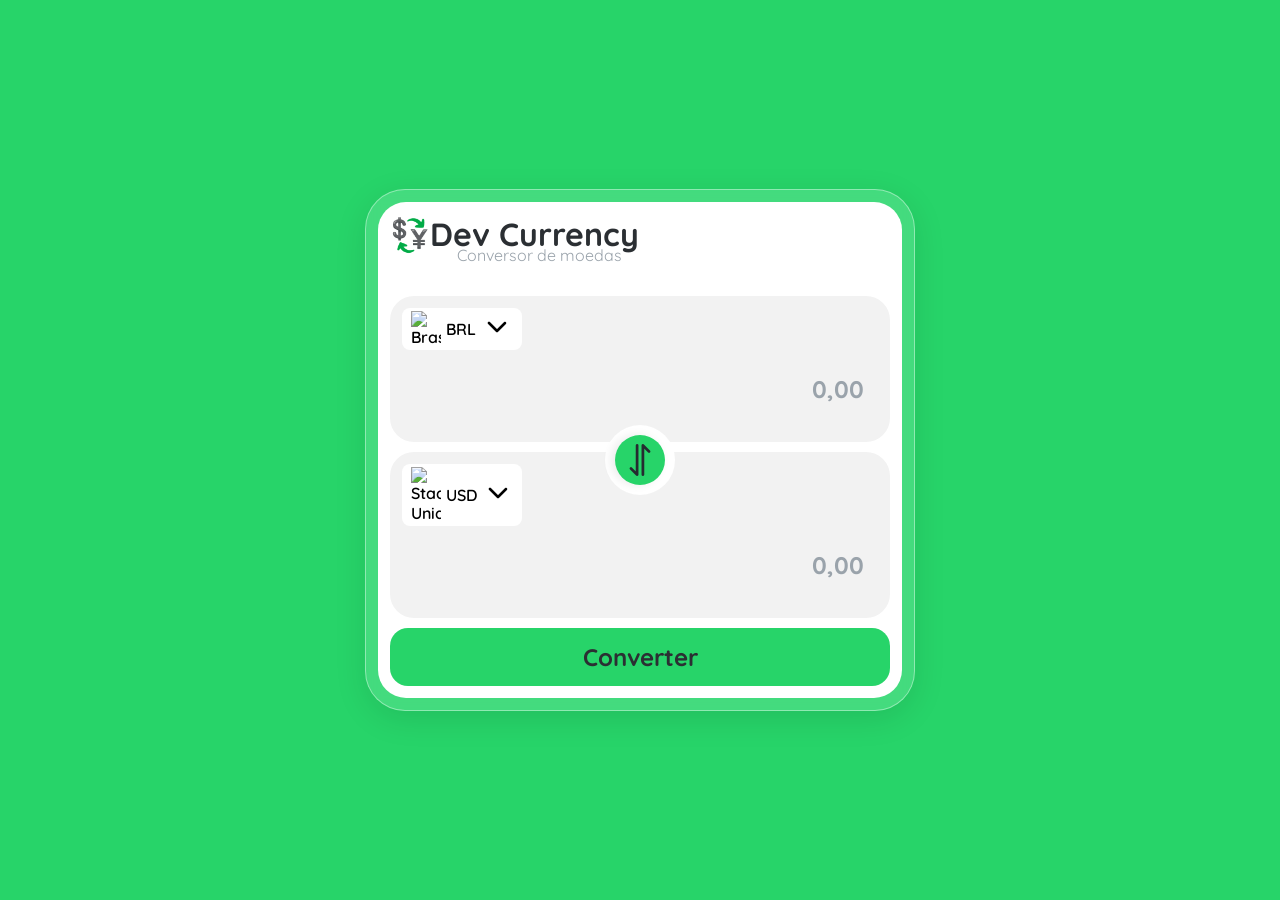
==== index.html @ 19505293 "estrututa base e estilos" ====
<!DOCTYPE html>
<html lang="pt-BR">
<head>
    <meta charset="UTF-8">
    <meta name="viewport" content="width=device-width, initial-scale=1.0">
    <link rel="preconnect" href="https://fonts.googleapis.com">
    <link rel="preconnect" href="https://fonts.gstatic.com" crossorigin>
    <link href="https://fonts.googleapis.com/css2?family=Quicksand:wght@300..700&display=swap" rel="stylesheet">
    <link rel="stylesheet" href="./css/style.css">   
    <title>Dev Currency | Conversor de Moedas</title>
</head>
<body>
    <main class="flex">
        <section class="container flex">
            <div class="titulo flex">
                <span>💱</span>
                <div class="logo">
                    <h1>Dev Currency</h1>
                    <p>Conversor de moedas</p>
                </div>
            </div>
            <div class="border">
                <div class="container-converte">
                    <div class="converte-top flex">
                        <div class="seletores-moedas flex">
                            <div class="moedas-icon"><img src="https://flagcdn.com/br.svg" width="30" alt="Brasil">BRL</div>
                            <div class="moedas flex">
                                <div class="dropdown-arrow"><img src="img/down.png" alt="abrir seleção de moedas"/></div>
                            </div>
                        </div>
                        <input type="text" class="input-converte" placeholder="0,00"/>
                    </div>
                </div>
            </div>
            <div class="divisor flex">
                <div class="btn-converter flex">
                    <img src="./img/arrows.png" alt="botao inverter selecao de moedas">
                </div>
            </div>
            <div class="border">
                <div class="container-converte">
                    <div class="converte-top flex">
                        <div class="seletores-moedas flex">
                            <div class="moedas-icon"><img src="https://flagcdn.com/us.svg" width="30" alt="Stados Unidos">USD</div>
                            <div class="moedas flex">
                                <div class="dropdown-arrow"><img src="img/down.png" alt="abrir seleção de moedas"/></div>
                            </div>
                        </div>
                        <input type="text" class="input-converte" placeholder="0,00"/>
                    </div>
                </div>
            </div>
            <button>Converter</button>
        </section>

    </main>
</body>
</html>
---- css/style.css ----
* {
    margin: 0;
    padding: 0;
    box-sizing: border-box;
    font-family: "Quicksand", sans-serif;
}

:root {
--color-titulo:  #1E6F9F;
--bg-principal: #27D469;
--bg-btn:  #2FA84F;
--bg-card:  #51DE88;
--bg-cinza-escuro:  #2B2F33;
--bg-cinza:  #9AA3AB;
--bg-neutro-01:  #FFF;
--bg-neutro-02:  #f2f2f2;

--error:  #E5484D;
--sucesso:  #2FA84F;
--atencao: #F5A524; 
}

.flex {
    display: flex;
}

body {
    display: flex;
    justify-content: center;
    align-items: center;
    background-color: var(--bg-principal);
    width: 100dvw;
    height: 100dvh;
}

main {
  width: 100%;
  max-width: 550px;
  background: #51de87b6;
  backdrop-filter: blur(8px);
  -webkit-backdrop-filter: blur(8px);
  border-radius: 40px;
  border: 1px solid rgba(255, 255, 255, 0.4);
  box-shadow: 0 8px 32px rgba(0, 0, 0, 0.1);
  padding: 12px;
  margin: 0 20px;
  position: relative;
}

.container {
    flex-direction: column;
    width: 100%;
    background-color: var(--bg-neutro-01);
    border-radius: 28px;
    gap: 10px;
    padding: 12px;
}

.titulo {
    flex-direction: row;
    text-align: left;
    margin-bottom: 12px;
}

.titulo span {
    font-size: 2rem;
    font-weight: 700;
}
.logo h1 {
    color: var(--bg-cinza-escuro);
    font-size: 2rem;
    font-weight: 700;
}
.logo p {
    position: relative;
    top: -9px;
    right: -27px;
    color: var(--bg-cinza);
    font-size: 1rem;
    font-weight: 400;
}

.converte-top {
    position: relative;
    flex-direction: column;
    background-color: var(--bg-neutro-02);
    border-radius: 24px;
    padding: 12px;
    width: 100%;
    gap: 10px;
}

.seletores-moedas {
    flex-direction: row;
    justify-content: space-between;
    align-items: center;
    width: 120px;
    gap: 5px;
    background-color: var(--bg-neutro-01);
    border-radius: 8px;
    padding: 3px;
}
.moedas-icon {
    display: flex;
    font-size: 1rem;
    font-weight: 600;
    gap: 5px;
}
.seletores-moedas, .moedas, .moedas-icon {
    flex-direction: row;
    justify-content: center;
    align-items: center;
}

.input-converte {
    outline: none;
    border: none;
    background-color: transparent;
    padding: 14px;
    width: 100%;
    font-size: 1.5rem;
    font-weight: 700;
    text-align: right;  
    color: var(--bg-cinza-escuro);
    margin-bottom: 12px;
}

.input-converte::placeholder {
    color: var(--bg-cinza);
}

.divisor {
    flex-direction: row;
    justify-content: center;
    align-items: center;
    background-color: var(--bg-neutro-01);
    border-radius: 50%;
    width: 70px;
    height: 70px;
    margin: 10px auto;
    position: absolute;
    top: 50%;
    left: 50%;
    transform: translate(-50%, -50%);
    z-index: 1;
}

.btn-converter {
    position: relative;
    flex-direction: row;
    justify-content: center;
    align-items: center;
    background-color: var(--bg-principal);
    box-shadow: 0 4px 10px rgba(0, 0, 0, 0.08);
    border-radius: 50%;
    width: 50px;
    height: 50px;
    cursor: pointer;
    margin: 0 auto;
    transform: rotate(90deg);
}

button {
    background-color: var(--bg-principal);
    color: var(--bg-cinza-escuro);
    border: none;
    border-radius: 18px;
    padding: 14px;
    font-size: 1.5rem;
    font-weight: 700;
    cursor: pointer;
    transition: all 0.3s ease;
}

button:hover {
    filter: brightness(0.9);
    transform: translateY(-5px);
    box-shadow: 0px 10px 15px -3px rgba(0, 0, 0, 0.2);
}
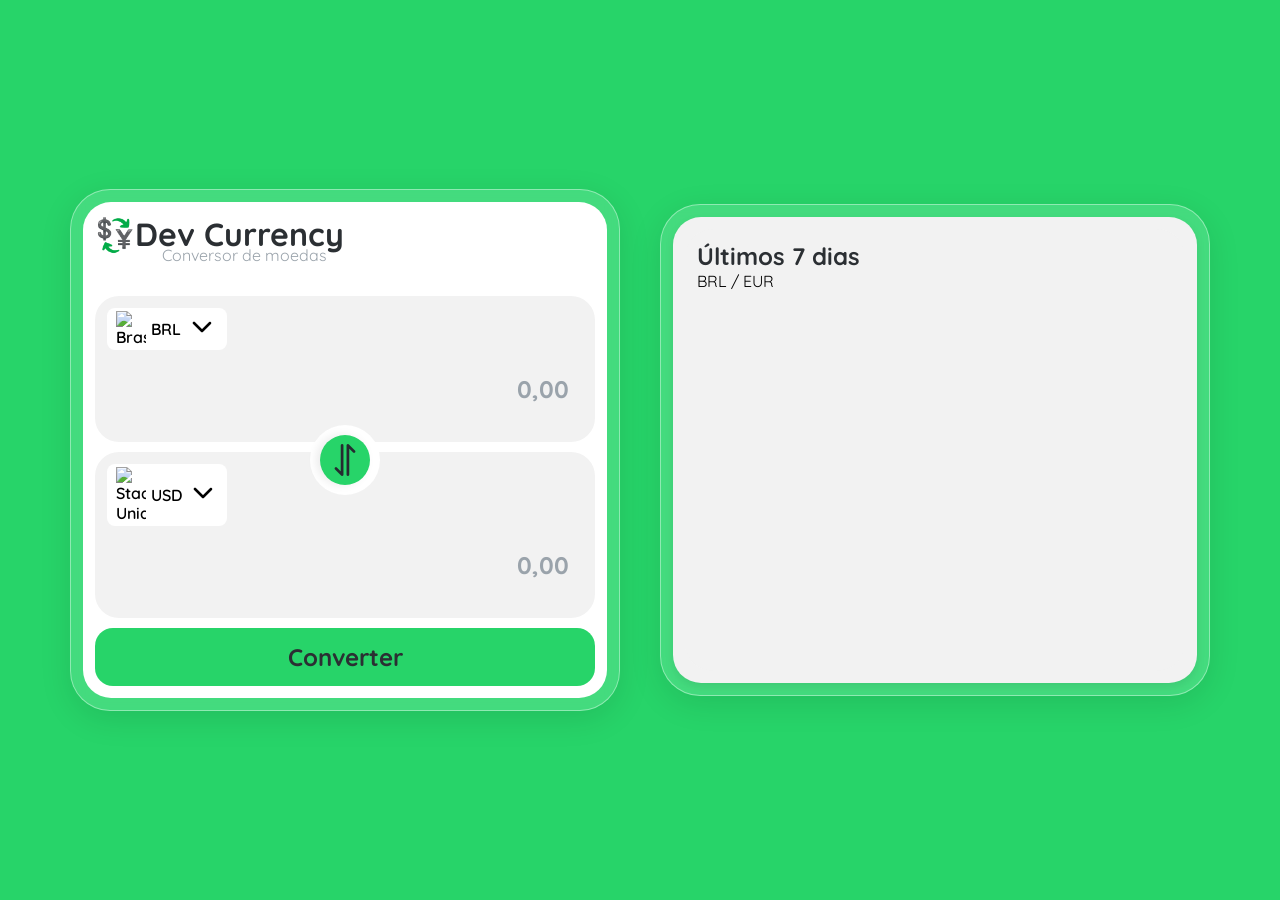
==== commit 866e9fba: "criando a secao do grafico" ====
--- a/index.html
+++ b/index.html
@@ -11,48 +11,58 @@
 </head>
 <body>
     <main class="flex">
-        <section class="container flex">
-            <div class="titulo flex">
-                <span>💱</span>
-                <div class="logo">
-                    <h1>Dev Currency</h1>
-                    <p>Conversor de moedas</p>
+        <section class="flex">
+            <div class="container flex">
+                <div class="titulo flex">
+                    <span>💱</span>
+                    <div class="logo">
+                        <h1>Dev Currency</h1>
+                        <p>Conversor de moedas</p>
+                    </div>
+                </div>
+                <div class="border">
+                    <div class="container-converte">
+                        <div class="converte-top flex">
+                            <div class="seletores-moedas flex">
+                                <div class="moedas-icon"><img src="https://flagcdn.com/br.svg" width="30" alt="Brasil">BRL</div>
+                                <div class="moedas flex">
+                                    <div class="dropdown-arrow"><img src="img/down.png" alt="abrir seleção de moedas"/></div>
+                                </div>
+                            </div>
+                            <input type="text" class="input-converte" placeholder="0,00"/>
+                        </div>
+                    </div>
+                </div>
+                <div class="divisor flex">
+                    <div class="btn-converter flex">
+                        <img src="./img/arrows.png" alt="botao inverter selecao de moedas">
+                    </div>
+                </div>
+                <div class="border">
+                    <div class="container-converte">
+                        <div class="converte-top flex">
+                            <div class="seletores-moedas flex">
+                                <div class="moedas-icon"><img src="https://flagcdn.com/us.svg" width="30" alt="Stados Unidos">USD</div>
+                                <div class="moedas flex">
+                                    <div class="dropdown-arrow"><img src="img/down.png" alt="abrir seleção de moedas"/></div>
+                                </div>
+                            </div>
+                            <input type="text" class="input-converte" placeholder="0,00"/>
+                        </div>
+                    </div>
+                </div>
+                <button>Converter</button>
+            </div>
+        </section>
+        <section class="flex">
+            <div class="container-grafico">
+                <div class="grafico-atual">
+                    <h2 class="referencia">Últimos 7 dias</h2>
+                    <p class="moedas-grafico">BRL / EUR</p>
+                    <canvas id="grafico"></canvas>
                 </div>
             </div>
-            <div class="border">
-                <div class="container-converte">
-                    <div class="converte-top flex">
-                        <div class="seletores-moedas flex">
-                            <div class="moedas-icon"><img src="https://flagcdn.com/br.svg" width="30" alt="Brasil">BRL</div>
-                            <div class="moedas flex">
-                                <div class="dropdown-arrow"><img src="img/down.png" alt="abrir seleção de moedas"/></div>
-                            </div>
-                        </div>
-                        <input type="text" class="input-converte" placeholder="0,00"/>
-                    </div>
-                </div>
-            </div>
-            <div class="divisor flex">
-                <div class="btn-converter flex">
-                    <img src="./img/arrows.png" alt="botao inverter selecao de moedas">
-                </div>
-            </div>
-            <div class="border">
-                <div class="container-converte">
-                    <div class="converte-top flex">
-                        <div class="seletores-moedas flex">
-                            <div class="moedas-icon"><img src="https://flagcdn.com/us.svg" width="30" alt="Stados Unidos">USD</div>
-                            <div class="moedas flex">
-                                <div class="dropdown-arrow"><img src="img/down.png" alt="abrir seleção de moedas"/></div>
-                            </div>
-                        </div>
-                        <input type="text" class="input-converte" placeholder="0,00"/>
-                    </div>
-                </div>
-            </div>
-            <button>Converter</button>
         </section>
-
     </main>
 </body>
 </html>
--- a/css/style.css
+++ b/css/style.css
@@ -6,7 +6,6 @@
 }
 
 :root {
---color-titulo:  #1E6F9F;
 --bg-principal: #27D469;
 --bg-btn:  #2FA84F;
 --bg-card:  #51DE88;
@@ -20,6 +19,11 @@
 --atencao: #F5A524; 
 }
 
+h1, h2, h3, h4, h5, h6 {
+    font-weight: 700;
+    color: var(--bg-cinza-escuro);
+}
+
 .flex {
     display: flex;
 }
@@ -34,6 +38,15 @@
 }
 
 main {
+    flex-direction: row;
+    justify-content: center;
+    align-items: center;
+    width: 100%;
+    margin: 0 20px;
+    gap: 40px;
+}
+
+section {
   width: 100%;
   max-width: 550px;
   background: #51de87b6;
@@ -43,7 +56,6 @@
   border: 1px solid rgba(255, 255, 255, 0.4);
   box-shadow: 0 8px 32px rgba(0, 0, 0, 0.1);
   padding: 12px;
-  margin: 0 20px;
   position: relative;
 }
 
@@ -176,4 +188,25 @@
     filter: brightness(0.9);
     transform: translateY(-5px);
     box-shadow: 0px 10px 15px -3px rgba(0, 0, 0, 0.2);
+}
+
+.container-grafico {
+    flex-direction: column;
+    width: 100%;
+    height: 466px;
+    background-color: var(--bg-neutro-02);
+    box-shadow: 0 4px 10px rgba(0, 0, 0, 0.08);
+    border-radius: 28px;
+    gap: 10px;
+    padding: 12px;
+}
+
+.grafico-atual {
+    flex-direction: column;
+    width: 100%;
+    height: 100%;
+    background-color: var(--bg-neutro-02);
+    border-radius: 28px;
+    gap: 10px;
+    padding: 12px;
 }
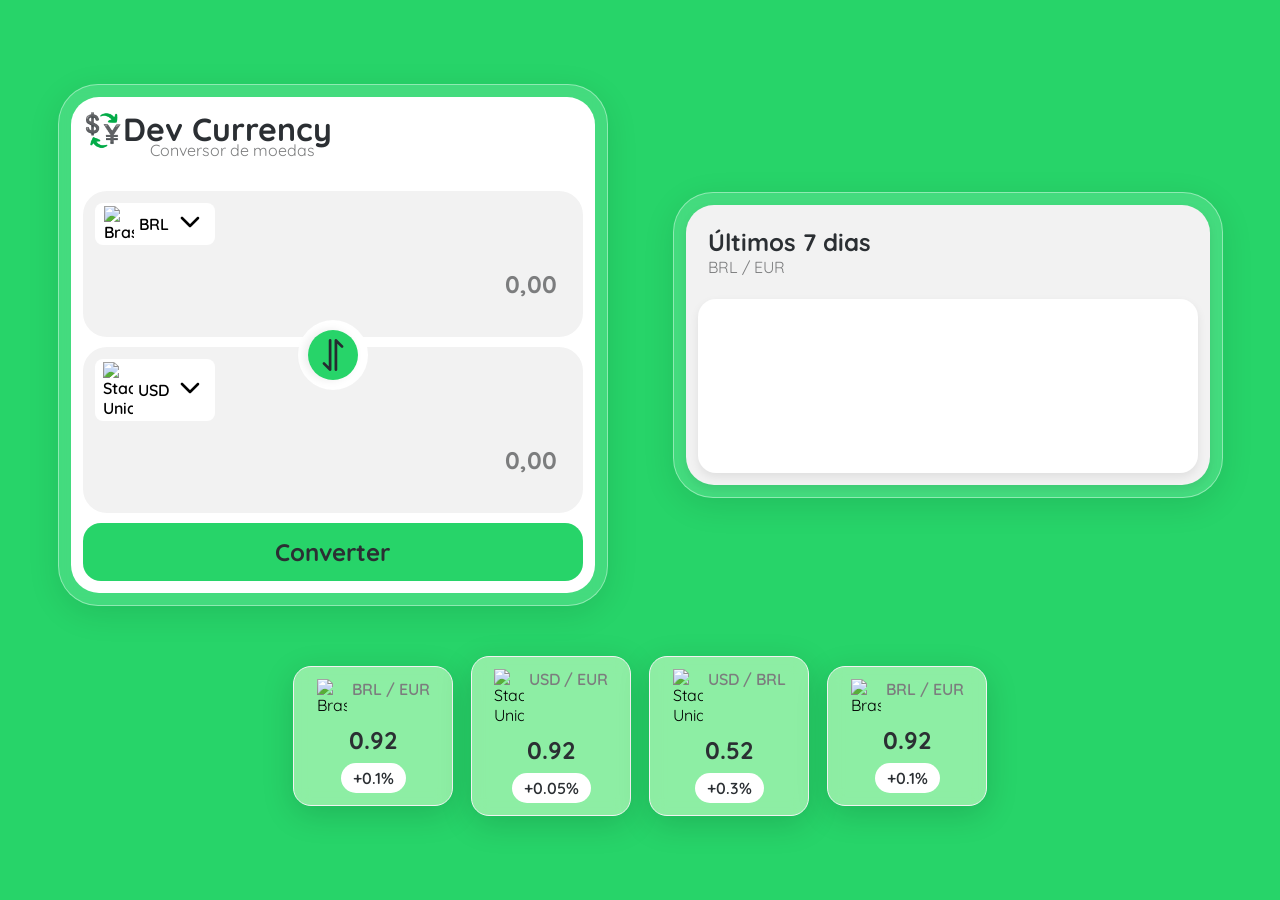
==== commit 053b33a9: "adicionando cards com pares mais usados" ====
--- a/index.html
+++ b/index.html
@@ -10,8 +10,8 @@
     <title>Dev Currency | Conversor de Moedas</title>
 </head>
 <body>
-    <main class="flex">
-        <section class="flex">
+    <main class="grid flex">
+        <section class="glass flex">
             <div class="container flex">
                 <div class="titulo flex">
                     <span>💱</span>
@@ -54,12 +54,52 @@
                 <button>Converter</button>
             </div>
         </section>
-        <section class="flex">
+        <section class="glass flex">
             <div class="container-grafico">
-                <div class="grafico-atual">
+                <div class="grafico-header">
                     <h2 class="referencia">Últimos 7 dias</h2>
                     <p class="moedas-grafico">BRL / EUR</p>
+                </div>
+                <div class="conteudo-grafico">
                     <canvas id="grafico"></canvas>
+                </div>
+            </div>
+        </section>
+        <section class="cards-container flex">
+            <div class="card flex">
+                <div class="card-titulo flex">
+                    <img src="https://flagcdn.com/br.svg" width="30" alt="Brasil"> <span>BRL / EUR</span>
+                </div>
+                <div class="card-content flex">
+                    <h3>0.92</h3>
+                    <p>+0.1%</p>
+                </div>
+            </div>
+            <div class="card flex">
+                <div class="card-titulo flex">
+                    <img src="https://flagcdn.com/us.svg" width="30" alt="Stados Unidos"> <span>USD / EUR</span>
+                </div>
+                <div class="card-content flex">
+                    <h3>0.92</h3>
+                    <p>+0.05%</p>
+                </div>
+            </div>
+            <div class="card flex">
+                <div class="card-titulo flex">
+                    <img src="https://flagcdn.com/us.svg" width="30" alt="Stados Unidos"> <span>USD / BRL</span>
+                </div>
+                <div class="card-content flex">
+                    <h3>0.52</h3>
+                    <p>+0.3%</p>
+                </div>
+            </div>
+            <div class="card flex">
+                <div class="card-titulo flex">
+                    <img src="https://flagcdn.com/br.svg" width="30" alt="Brasil"> <span>BRL / EUR</span>
+                </div>
+                <div class="card-content flex">
+                    <h3>0.92</h3>
+                    <p>+0.1%</p>
                 </div>
             </div>
         </section>
--- a/css/style.css
+++ b/css/style.css
@@ -10,7 +10,7 @@
 --bg-btn:  #2FA84F;
 --bg-card:  #51DE88;
 --bg-cinza-escuro:  #2B2F33;
---bg-cinza:  #9AA3AB;
+--bg-cinza:  #7c7d7e;
 --bg-neutro-01:  #FFF;
 --bg-neutro-02:  #f2f2f2;
 
@@ -24,6 +24,12 @@
     color: var(--bg-cinza-escuro);
 }
 
+p {
+    font-weight: 400;
+    font-size: 1rem;
+    color: var(--bg-cinza);
+}
+
 .flex {
     display: flex;
 }
@@ -38,15 +44,33 @@
 }
 
 main {
-    flex-direction: row;
-    justify-content: center;
-    align-items: center;
-    width: 100%;
-    margin: 0 20px;
-    gap: 40px;
-}
-
-section {
+    max-width: 1200px;
+    justify-content: center;
+    align-items: center;
+    margin: 0 auto;
+    width: 100%;
+    margin: 0 auto;
+}
+
+.grid {
+    display: grid;
+    grid-template-columns: 1fr 1fr;
+    grid-template-rows: auto auto;
+    justify-items: center;
+    gap: 50px 30px;
+}
+
+.glass:nth-child(1) {
+    grid-row: 1;
+    grid-column: 1;
+}
+
+.glass:nth-child(2) {
+    grid-row: 1;
+    grid-column: 2;
+}
+
+.glass {
   width: 100%;
   max-width: 550px;
   background: #51de87b6;
@@ -81,15 +105,11 @@
 .logo h1 {
     color: var(--bg-cinza-escuro);
     font-size: 2rem;
-    font-weight: 700;
 }
 .logo p {
     position: relative;
     top: -9px;
     right: -27px;
-    color: var(--bg-cinza);
-    font-size: 1rem;
-    font-weight: 400;
 }
 
 .converte-top {
@@ -132,7 +152,7 @@
     width: 100%;
     font-size: 1.5rem;
     font-weight: 700;
-    text-align: right;  
+    text-align: right;
     color: var(--bg-cinza-escuro);
     margin-bottom: 12px;
 }
@@ -193,7 +213,7 @@
 .container-grafico {
     flex-direction: column;
     width: 100%;
-    height: 466px;
+    height: 100%;
     background-color: var(--bg-neutro-02);
     box-shadow: 0 4px 10px rgba(0, 0, 0, 0.08);
     border-radius: 28px;
@@ -201,12 +221,72 @@
     padding: 12px;
 }
 
-.grafico-atual {
-    flex-direction: column;
+.grafico-header {
+    flex-direction: row;
+    justify-content: space-between;
+    align-items: center;
+    width: 100%;
+    padding: 10px;
+    gap: 10px;
+    margin-bottom: 12px;
+}
+
+.conteudo-grafico {
+    background-color: var(--bg-neutro-01);
+    box-shadow: 0 4px 10px rgba(0, 0, 0, 0.08);
+    border-radius: 18px;
+    padding: 10px;
     width: 100%;
     height: 100%;
-    background-color: var(--bg-neutro-02);
-    border-radius: 28px;
-    gap: 10px;
-    padding: 12px;
+}
+
+.cards-container {
+    flex-direction: row;
+    align-items: center;
+    justify-content: center;
+    grid-column: 1 / 3;
+    width: 100%;
+    gap: 18px;
+}
+
+.card {
+    background-color: #bdf9bfaf;
+    backdrop-filter: blur(8px);
+    -webkit-backdrop-filter: blur(8px);
+    box-shadow: 0 8px 32px rgba(0, 0, 0, 0.15);
+    border: 0.5px solid var(--bg-neutro-02);
+    flex-direction: column;
+    justify-content: center;
+    align-items: center;
+    border-radius: 18px;
+    padding: 12px;
+    width: 10rem;
+    height: 100%;
+    gap: 10px;
+}
+
+.card-content {
+    flex-direction: column;
+    justify-content: center;
+    align-items: center;
+    gap: 8px;
+}
+.card-titulo span {
+    font-weight: 600;
+    margin-left: 5px;
+    color: var(--bg-cinza);
+}
+
+.card-content h3 {
+    font-size: 1.5rem;
+    color: var(--bg-cinza-escuro);
+}
+
+.card-content p {
+    padding: 5px 12px;
+    text-align: center;
+    font-weight: 600;
+    background-color: var(--bg-neutro-01);
+    border-radius: 15px;
+    color: var(--bg-cinza-escuro);
 }
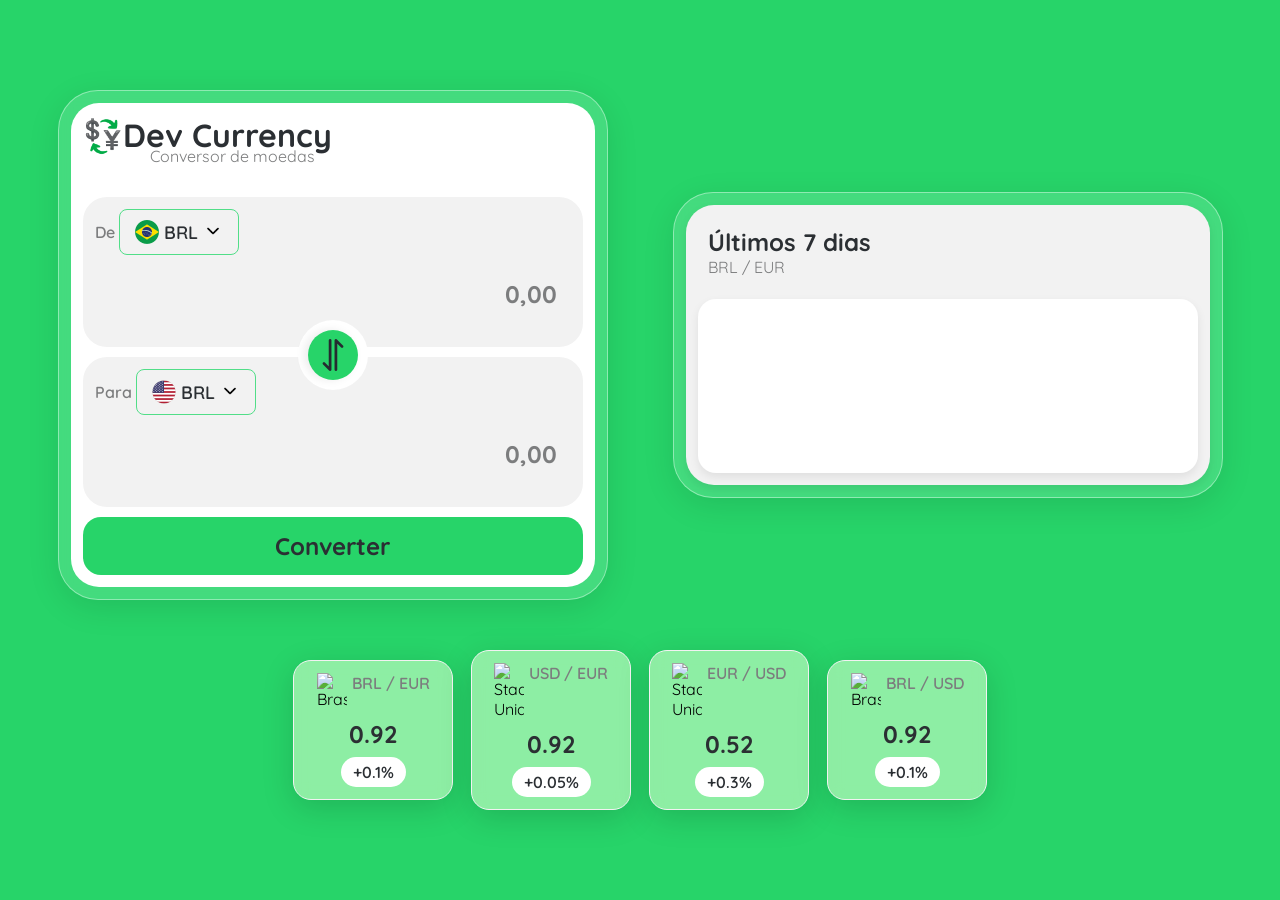
==== commit 92d54909: "criando seletor dropdown" ====
--- a/index.html
+++ b/index.html
@@ -24,17 +24,47 @@
                     <div class="container-converte">
                         <div class="converte-top flex">
                             <div class="seletores-moedas flex">
-                                <div class="moedas-icon"><img src="https://flagcdn.com/br.svg" width="30" alt="Brasil">BRL</div>
-                                <div class="moedas flex">
-                                    <div class="dropdown-arrow"><img src="img/down.png" alt="abrir seleção de moedas"/></div>
-                                </div>
+                                <label>De</label>
+                                <button class="btn-moeda flex" data-dropdown="de">
+                                    <img src="img/brl.png" class="bandeira"></img>
+                                    <span class="codigo">BRL</span>
+                                    <span><img src="img/down.png" class="dropdown-arrow" alt="abrir seleção de moedas"/></span>
+                                </button>
+                                <ul class="menu-moedas escondido" data-menu="de">
+                                    <li data-moeda="BRL" data-bandeira="./img/brl.png" class="selecionado">
+                                        <img src="./img/brl.png" class="bandeira" alt="Brasil">Real BRL</li>
+                                    <li data-moeda="USD" data-bandeira="./img/usd.png">
+                                        <img src="./img/usd.png" class="bandeira" alt="Estados Unidos">Dólar Americano USD
+                                    </li>
+                                    <li data-moeda="USD" data-bandeira="./img/usd.png">
+                                        <img src="./img/eur.png" class="bandeira" alt="União Europeia">Euro EUR
+                                    </li>
+                                    <li data-moeda="USD" data-bandeira="./img/jpy.png">
+                                        <img src="./img/jpy.png" class="bandeira" alt="Japão">Iene Japonês JPY
+                                    </li>
+                                    <li data-moeda="USD" data-bandeira="./img/gbp.png">
+                                        <img src="./img/gbp.png" class="bandeira" alt="Reino Unido">Libra Esterlina GBP
+                                    </li>
+                                    <li data-moeda="USD" data-bandeira="./img/aud.png">
+                                        <img src="./img/aud.png" class="bandeira" alt="Austrália">Dólar Australiano AUD
+                                    </li>
+                                    <li data-moeda="USD" data-bandeira="./img/chf.png">
+                                        <img src="./img/chf.png" class="bandeira" alt="Suiça">Franco Suíço CHF
+                                    </li>
+                                    <li data-moeda="USD" data-bandeira="./img/cad.png">
+                                        <img src="./img/cad.png" class="bandeira" alt="Canadá">Dólar Canadense CAD
+                                    </li>
+                                    <li data-moeda="USD" data-bandeira="./img/cny.png">
+                                        <img src="./img/cny.png" class="bandeira" alt="China">Yuan Chinês CNY
+                                    </li>
+                                </ul>
                             </div>
                             <input type="text" class="input-converte" placeholder="0,00"/>
                         </div>
                     </div>
                 </div>
                 <div class="divisor flex">
-                    <div class="btn-converter flex">
+                    <div class="btn-inverter flex">
                         <img src="./img/arrows.png" alt="botao inverter selecao de moedas">
                     </div>
                 </div>
@@ -42,16 +72,46 @@
                     <div class="container-converte">
                         <div class="converte-top flex">
                             <div class="seletores-moedas flex">
-                                <div class="moedas-icon"><img src="https://flagcdn.com/us.svg" width="30" alt="Stados Unidos">USD</div>
-                                <div class="moedas flex">
-                                    <div class="dropdown-arrow"><img src="img/down.png" alt="abrir seleção de moedas"/></div>
-                                </div>
+                                <label>Para</label>
+                                <button class="btn-moeda flex" data-dropdown="para">
+                                    <img src="./img/usd.png" class="bandeira"></img>
+                                    <span class="codigo">BRL</span>
+                                    <span><img src="img/down.png" class="dropdown-arrow" alt="abrir seleção de moedas"/></span>
+                                </button>
+                                <ul class="menu-moedas escondido" data-menu="para">
+                                    <li data-moeda="BRL" data-bandeira="./img/brl.png">
+                                        <img src="./img/brl.png" class="bandeira" alt="Brasil">Real BRL</li>
+                                    <li data-moeda="USD" data-bandeira="./img/usd.png" class="selecionado">
+                                        <img src="./img/usd.png" class="bandeira" alt="Estados Unidos">Dólar Americano USD
+                                    </li>
+                                    <li data-moeda="USD" data-bandeira="./img/usd.png">
+                                        <img src="./img/eur.png" class="bandeira" alt="União Europeia">Euro EUR
+                                    </li>
+                                    <li data-moeda="USD" data-bandeira="./img/jpy.png">
+                                        <img src="./img/jpy.png" class="bandeira" alt="Japão">Iene Japonês JPY
+                                    </li>
+                                    <li data-moeda="USD" data-bandeira="./img/gbp.png">
+                                        <img src="./img/gbp.png" class="bandeira" alt="Reino Unido">Libra Esterlina GBP
+                                    </li>
+                                    <li data-moeda="USD" data-bandeira="./img/aud.png">
+                                        <img src="./img/aud.png" class="bandeira" alt="Austrália">Dólar Australiano AUD
+                                    </li>
+                                    <li data-moeda="USD" data-bandeira="./img/chf.png">
+                                        <img src="./img/chf.png" class="bandeira" alt="Suiça">Franco Suíço CHF
+                                    </li>
+                                    <li data-moeda="USD" data-bandeira="./img/cad.png">
+                                        <img src="./img/cad.png" class="bandeira" alt="Canadá">Dólar Canadense CAD
+                                    </li>
+                                    <li data-moeda="USD" data-bandeira="./img/cny.png">
+                                        <img src="./img/cny.png" class="bandeira" alt="China">Yuan Chinês CNY
+                                    </li>
+                                </ul>
                             </div>
                             <input type="text" class="input-converte" placeholder="0,00"/>
                         </div>
                     </div>
                 </div>
-                <button>Converter</button>
+                <button class="converter">Converter</button>
             </div>
         </section>
         <section class="glass flex">
@@ -86,7 +146,7 @@
             </div>
             <div class="card flex">
                 <div class="card-titulo flex">
-                    <img src="https://flagcdn.com/us.svg" width="30" alt="Stados Unidos"> <span>USD / BRL</span>
+                    <img src="https://flagcdn.com/eu.svg" width="30" alt="Stados Unidos"> <span>EUR / USD</span>
                 </div>
                 <div class="card-content flex">
                     <h3>0.52</h3>
@@ -95,7 +155,7 @@
             </div>
             <div class="card flex">
                 <div class="card-titulo flex">
-                    <img src="https://flagcdn.com/br.svg" width="30" alt="Brasil"> <span>BRL / EUR</span>
+                    <img src="https://flagcdn.com/br.svg" width="30" alt="Brasil"> <span>BRL / USD</span>
                 </div>
                 <div class="card-content flex">
                     <h3>0.92</h3>
@@ -105,4 +165,5 @@
         </section>
     </main>
 </body>
+<script src="./javascript/scripts.js"></script>
 </html>
--- a/css/style.css
+++ b/css/style.css
@@ -123,25 +123,81 @@
 }
 
 .seletores-moedas {
-    flex-direction: row;
+    position: relative;
+    align-items: center;
+    width: 120px;
+    border-radius: 8px;
+    min-width: 200px;
+    gap: 4px;
+}
+
+label {
+    font-weight: 600;
+    color: var(--bg-cinza);
+}
+
+.btn-moeda {
+    background-color: var(--bg-neutro-02);
+    border: 1px solid var(--bg-card);
+    color: var(--bg-cinza-escuro);
+    border-radius: 8px;
+    padding: 10px 15px;
+    cursor: pointer;
     justify-content: space-between;
     align-items: center;
-    width: 120px;
-    gap: 5px;
-    background-color: var(--bg-neutro-01);
-    border-radius: 8px;
-    padding: 3px;
-}
-.moedas-icon {
+    min-width: 120px;
+}
+
+.btn-moeda:hover {
+      border-color: var(--bg-btn);
+}
+
+.dropdown-arrow {
+    width: 20px;
+    height: 20px;
+}
+
+.menu-moedas {
+    position: absolute;
+    top: 45px;
+    list-style: none;
+    margin-top: 5px;
+    background-color: var(--bg-neutro-01);
+    border: 1px solid var(--bg-card);
+    border-radius: 10px;
+    width: 220px;
+    box-shadow: 0 4px 10px rgba(0, 0, 0, 0.08);
+    z-index: 10;
+}
+
+.menu-moedas li {
     display: flex;
+    align-items: center;
     font-size: 1rem;
+    font-weight: 500;
+    color: var(--bg-cinza-escuro);
+    gap: 10px;
+    padding: 10px;
+    cursor: pointer;
+}
+
+.menu-moedas li:hover {
+    background-color: var(--bg-card);
+}
+
+.selecionado {
+    background-color: var(--bg-card);
+    font-weight: 700;
+}
+
+.codigo {
+    font-size: 1.125rem;
     font-weight: 600;
-    gap: 5px;
-}
-.seletores-moedas, .moedas, .moedas-icon {
-    flex-direction: row;
-    justify-content: center;
-    align-items: center;
+    color: var(--bg-cinza-escuro);
+}
+
+.escondido {
+    display: none;
 }
 
 .input-converte {
@@ -177,7 +233,7 @@
     z-index: 1;
 }
 
-.btn-converter {
+.btn-inverter {
     position: relative;
     flex-direction: row;
     justify-content: center;
@@ -192,7 +248,7 @@
     transform: rotate(90deg);
 }
 
-button {
+.converter {
     background-color: var(--bg-principal);
     color: var(--bg-cinza-escuro);
     border: none;
@@ -204,7 +260,7 @@
     transition: all 0.3s ease;
 }
 
-button:hover {
+.converter:hover {
     filter: brightness(0.9);
     transform: translateY(-5px);
     box-shadow: 0px 10px 15px -3px rgba(0, 0, 0, 0.2);
@@ -289,4 +345,25 @@
     background-color: var(--bg-neutro-01);
     border-radius: 15px;
     color: var(--bg-cinza-escuro);
+}
+
+@media screen and (max-width: 768px) {
+    body {
+        padding-left: 15px;
+        height: auto;
+        min-height: 100dvh;
+    }
+    .grid {
+        grid-template-columns: 1fr;
+        gap: 20px;
+    }
+    .glass:nth-child(1),
+    .glass:nth-child(2) {
+        grid-column: 1;
+        grid-row: auto;
+    }
+    .cards-container {
+        flex-wrap: wrap;
+        gap: 12px;
+    }
 }
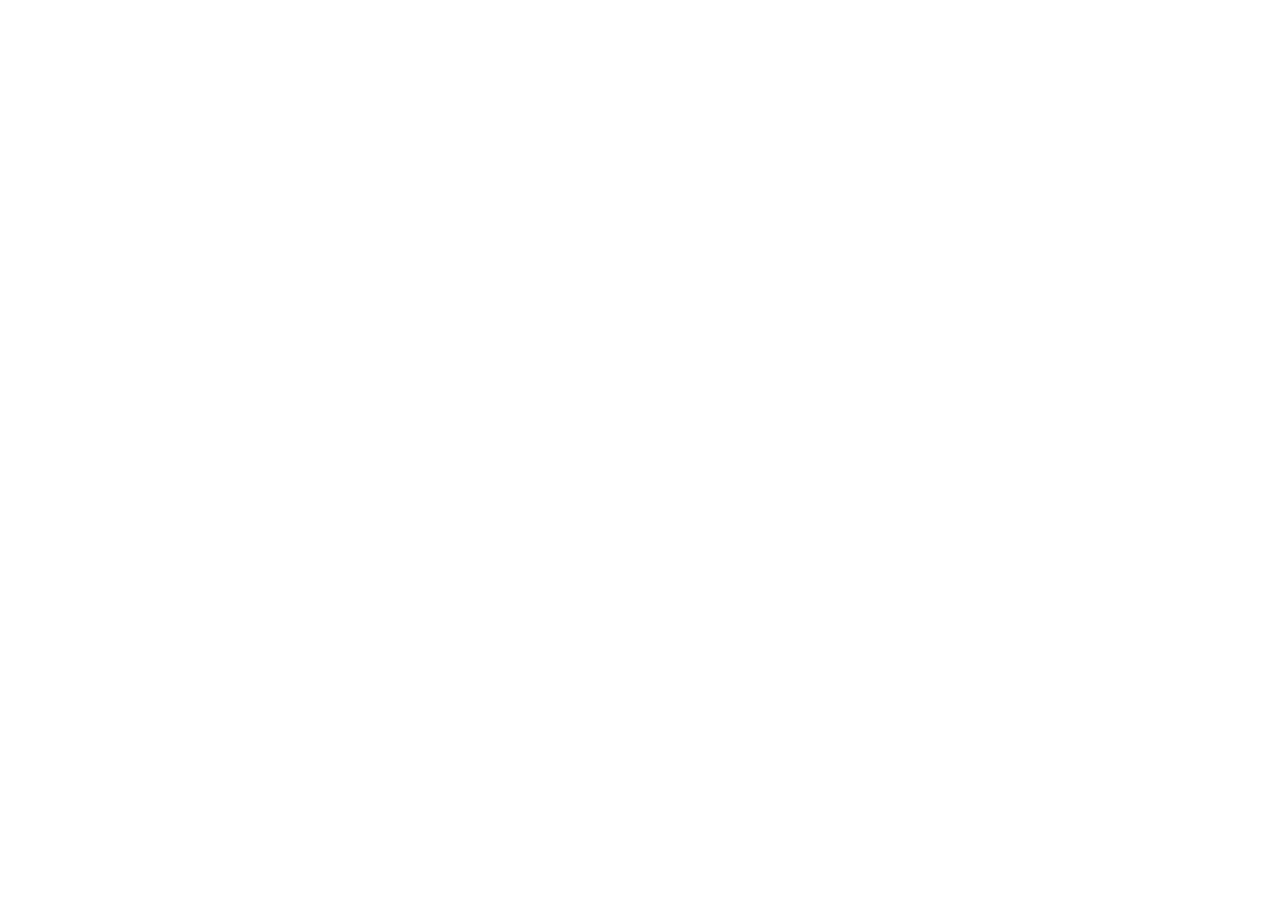
==== commit e937e889: "iniciando o projeto" ====
--- a/index.html
+++ b/index.html
@@ -3,167 +3,10 @@
 <head>
     <meta charset="UTF-8">
     <meta name="viewport" content="width=device-width, initial-scale=1.0">
-    <link rel="preconnect" href="https://fonts.googleapis.com">
-    <link rel="preconnect" href="https://fonts.gstatic.com" crossorigin>
-    <link href="https://fonts.googleapis.com/css2?family=Quicksand:wght@300..700&display=swap" rel="stylesheet">
-    <link rel="stylesheet" href="./css/style.css">   
-    <title>Dev Currency | Conversor de Moedas</title>
+        <title>Dev Currency | Conversor de Moedas</title>
 </head>
 <body>
-    <main class="grid flex">
-        <section class="glass flex">
-            <div class="container flex">
-                <div class="titulo flex">
-                    <span>💱</span>
-                    <div class="logo">
-                        <h1>Dev Currency</h1>
-                        <p>Conversor de moedas</p>
-                    </div>
-                </div>
-                <div class="border">
-                    <div class="container-converte">
-                        <div class="converte-top flex">
-                            <div class="seletores-moedas flex">
-                                <label>De</label>
-                                <button class="btn-moeda flex" data-dropdown="de">
-                                    <img src="img/brl.png" class="bandeira"></img>
-                                    <span class="codigo">BRL</span>
-                                    <span><img src="img/down.png" class="dropdown-arrow" alt="abrir seleção de moedas"/></span>
-                                </button>
-                                <ul class="menu-moedas escondido" data-menu="de">
-                                    <li data-moeda="BRL" data-bandeira="./img/brl.png" class="selecionado">
-                                        <img src="./img/brl.png" class="bandeira" alt="Brasil">Real BRL</li>
-                                    <li data-moeda="USD" data-bandeira="./img/usd.png">
-                                        <img src="./img/usd.png" class="bandeira" alt="Estados Unidos">Dólar Americano USD
-                                    </li>
-                                    <li data-moeda="USD" data-bandeira="./img/usd.png">
-                                        <img src="./img/eur.png" class="bandeira" alt="União Europeia">Euro EUR
-                                    </li>
-                                    <li data-moeda="USD" data-bandeira="./img/jpy.png">
-                                        <img src="./img/jpy.png" class="bandeira" alt="Japão">Iene Japonês JPY
-                                    </li>
-                                    <li data-moeda="USD" data-bandeira="./img/gbp.png">
-                                        <img src="./img/gbp.png" class="bandeira" alt="Reino Unido">Libra Esterlina GBP
-                                    </li>
-                                    <li data-moeda="USD" data-bandeira="./img/aud.png">
-                                        <img src="./img/aud.png" class="bandeira" alt="Austrália">Dólar Australiano AUD
-                                    </li>
-                                    <li data-moeda="USD" data-bandeira="./img/chf.png">
-                                        <img src="./img/chf.png" class="bandeira" alt="Suiça">Franco Suíço CHF
-                                    </li>
-                                    <li data-moeda="USD" data-bandeira="./img/cad.png">
-                                        <img src="./img/cad.png" class="bandeira" alt="Canadá">Dólar Canadense CAD
-                                    </li>
-                                    <li data-moeda="USD" data-bandeira="./img/cny.png">
-                                        <img src="./img/cny.png" class="bandeira" alt="China">Yuan Chinês CNY
-                                    </li>
-                                </ul>
-                            </div>
-                            <input type="text" class="input-converte" placeholder="0,00"/>
-                        </div>
-                    </div>
-                </div>
-                <div class="divisor flex">
-                    <div class="btn-inverter flex">
-                        <img src="./img/arrows.png" alt="botao inverter selecao de moedas">
-                    </div>
-                </div>
-                <div class="border">
-                    <div class="container-converte">
-                        <div class="converte-top flex">
-                            <div class="seletores-moedas flex">
-                                <label>Para</label>
-                                <button class="btn-moeda flex" data-dropdown="para">
-                                    <img src="./img/usd.png" class="bandeira"></img>
-                                    <span class="codigo">BRL</span>
-                                    <span><img src="img/down.png" class="dropdown-arrow" alt="abrir seleção de moedas"/></span>
-                                </button>
-                                <ul class="menu-moedas escondido" data-menu="para">
-                                    <li data-moeda="BRL" data-bandeira="./img/brl.png">
-                                        <img src="./img/brl.png" class="bandeira" alt="Brasil">Real BRL</li>
-                                    <li data-moeda="USD" data-bandeira="./img/usd.png" class="selecionado">
-                                        <img src="./img/usd.png" class="bandeira" alt="Estados Unidos">Dólar Americano USD
-                                    </li>
-                                    <li data-moeda="USD" data-bandeira="./img/usd.png">
-                                        <img src="./img/eur.png" class="bandeira" alt="União Europeia">Euro EUR
-                                    </li>
-                                    <li data-moeda="USD" data-bandeira="./img/jpy.png">
-                                        <img src="./img/jpy.png" class="bandeira" alt="Japão">Iene Japonês JPY
-                                    </li>
-                                    <li data-moeda="USD" data-bandeira="./img/gbp.png">
-                                        <img src="./img/gbp.png" class="bandeira" alt="Reino Unido">Libra Esterlina GBP
-                                    </li>
-                                    <li data-moeda="USD" data-bandeira="./img/aud.png">
-                                        <img src="./img/aud.png" class="bandeira" alt="Austrália">Dólar Australiano AUD
-                                    </li>
-                                    <li data-moeda="USD" data-bandeira="./img/chf.png">
-                                        <img src="./img/chf.png" class="bandeira" alt="Suiça">Franco Suíço CHF
-                                    </li>
-                                    <li data-moeda="USD" data-bandeira="./img/cad.png">
-                                        <img src="./img/cad.png" class="bandeira" alt="Canadá">Dólar Canadense CAD
-                                    </li>
-                                    <li data-moeda="USD" data-bandeira="./img/cny.png">
-                                        <img src="./img/cny.png" class="bandeira" alt="China">Yuan Chinês CNY
-                                    </li>
-                                </ul>
-                            </div>
-                            <input type="text" class="input-converte" placeholder="0,00"/>
-                        </div>
-                    </div>
-                </div>
-                <button class="converter">Converter</button>
-            </div>
-        </section>
-        <section class="glass flex">
-            <div class="container-grafico">
-                <div class="grafico-header">
-                    <h2 class="referencia">Últimos 7 dias</h2>
-                    <p class="moedas-grafico">BRL / EUR</p>
-                </div>
-                <div class="conteudo-grafico">
-                    <canvas id="grafico"></canvas>
-                </div>
-            </div>
-        </section>
-        <section class="cards-container flex">
-            <div class="card flex">
-                <div class="card-titulo flex">
-                    <img src="https://flagcdn.com/br.svg" width="30" alt="Brasil"> <span>BRL / EUR</span>
-                </div>
-                <div class="card-content flex">
-                    <h3>0.92</h3>
-                    <p>+0.1%</p>
-                </div>
-            </div>
-            <div class="card flex">
-                <div class="card-titulo flex">
-                    <img src="https://flagcdn.com/us.svg" width="30" alt="Stados Unidos"> <span>USD / EUR</span>
-                </div>
-                <div class="card-content flex">
-                    <h3>0.92</h3>
-                    <p>+0.05%</p>
-                </div>
-            </div>
-            <div class="card flex">
-                <div class="card-titulo flex">
-                    <img src="https://flagcdn.com/eu.svg" width="30" alt="Stados Unidos"> <span>EUR / USD</span>
-                </div>
-                <div class="card-content flex">
-                    <h3>0.52</h3>
-                    <p>+0.3%</p>
-                </div>
-            </div>
-            <div class="card flex">
-                <div class="card-titulo flex">
-                    <img src="https://flagcdn.com/br.svg" width="30" alt="Brasil"> <span>BRL / USD</span>
-                </div>
-                <div class="card-content flex">
-                    <h3>0.92</h3>
-                    <p>+0.1%</p>
-                </div>
-            </div>
-        </section>
-    </main>
+    
 </body>
-<script src="./javascript/scripts.js"></script>
+<script src="./js/script.js"></script>
 </html>
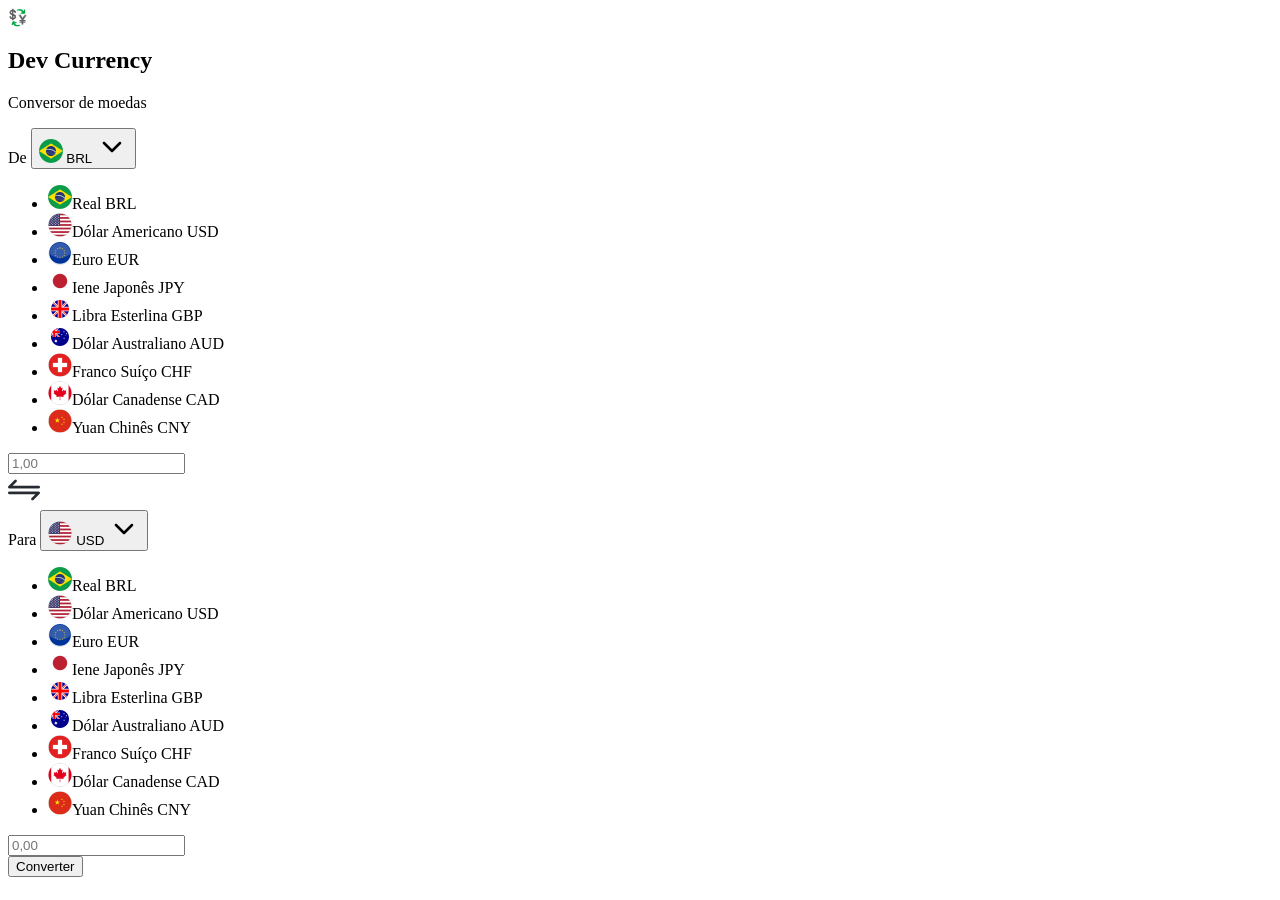
==== commit 792359d1: "criando a estrutura" ====
--- a/index.html
+++ b/index.html
@@ -6,7 +6,115 @@
         <title>Dev Currency | Conversor de Moedas</title>
 </head>
 <body>
-    
+    <main>
+        <section class="glass flex">
+            <div class="container flex">
+                <div class="titulo flex">
+                    <span>💱</span>
+                    <div class="logo">
+                        <h1>Dev Currency</h1>
+                        <p>Conversor de moedas</p>
+                    </div>
+                </div>
+                <form id="conversorDev" class="flex">
+                    <div class="border">
+                        <div class="container-converte">
+                            <div class="converte-top flex">
+                                <div class="seletores-moedas flex">
+                                    <label for="btnMoedaTop">De</label>
+                                    <button class="btn-moeda flex" id="btnMoedaTop" data-dropdown="de">
+                                        <img src="img/brl.png" class="bandeira"></img>
+                                        <span class="codigo">BRL</span>
+                                        <span><img src="img/down.png" class="dropdown-arrow" alt="abrir seleção de moedas"/></span>
+                                    </button>
+                                    <ul class="menu-moedas escondido" data-menu="de">
+                                        <li data-moeda="BRL" data-bandeira="./img/brl.png" class="selecionado">
+                                            <img src="./img/brl.png" class="bandeira" alt="Brasil">Real BRL</li>
+                                        <li data-moeda="USD" data-bandeira="./img/usd.png">
+                                            <img src="./img/usd.png" class="bandeira" alt="Estados Unidos">Dólar Americano USD
+                                        </li>
+                                        <li data-moeda="EUR" data-bandeira="./img/eur.png">
+                                            <img src="./img/eur.png" class="bandeira" alt="União Europeia">Euro EUR
+                                        </li>
+                                        <li data-moeda="JPY" data-bandeira="./img/jpy.png">
+                                            <img src="./img/jpy.png" class="bandeira" alt="Japão">Iene Japonês JPY
+                                        </li>
+                                        <li data-moeda="GBP" data-bandeira="./img/gbp.png">
+                                            <img src="./img/gbp.png" class="bandeira" alt="Reino Unido">Libra Esterlina GBP
+                                        </li>
+                                        <li data-moeda="AUD" data-bandeira="./img/aud.png">
+                                            <img src="./img/aud.png" class="bandeira" alt="Austrália">Dólar Australiano AUD
+                                        </li>
+                                        <li data-moeda="CHF" data-bandeira="./img/chf.png">
+                                            <img src="./img/chf.png" class="bandeira" alt="Suiça">Franco Suíço CHF
+                                        </li>
+                                        <li data-moeda="CAD" data-bandeira="./img/cad.png">
+                                            <img src="./img/cad.png" class="bandeira" alt="Canadá">Dólar Canadense CAD
+                                        </li>
+                                        <li data-moeda="CNY" data-bandeira="./img/cny.png">
+                                            <img src="./img/cny.png" class="bandeira" alt="China">Yuan Chinês CNY
+                                        </li>
+                                    </ul>
+                                </div>
+                                <label for="valorConverter"></label>
+                                <input type="text" class="input-converte" id="valorConverter" placeholder="1,00"/>
+                            </div>
+                        </div>
+                    </div>
+                    <div class="divisor flex">
+                        <div class="btn-inverter flex">
+                            <img src="./img/arrows.png" alt="botao inverter selecao de moedas">
+                        </div>
+                    </div>
+                    <div class="border">
+                        <div class="container-converte">
+                            <div class="converte-bottom flex">
+                                <div class="seletores-moedas flex">
+                                    <label for="btnMoedaBottom">Para</label>
+                                    <button class="btn-moeda flex" id="btnMoedaBottom" data-dropdown="para">
+                                        <img src="./img/usd.png" class="bandeira"></img>
+                                        <span class="codigo">USD</span>
+                                        <span><img src="img/down.png" class="dropdown-arrow" alt="abrir seleção de moedas"/></span>
+                                    </button>
+                                    <ul class="menu-moedas escondido" data-menu="para">
+                                        <li data-moeda="BRL" data-bandeira="./img/brl.png">
+                                            <img src="./img/brl.png" class="bandeira" alt="Brasil">Real BRL</li>
+                                        <li data-moeda="USD" data-bandeira="./img/usd.png" class="selecionado">
+                                            <img src="./img/usd.png" class="bandeira" alt="Estados Unidos">Dólar Americano USD
+                                        </li>
+                                        <li data-moeda="EUR" data-bandeira="./img/eur.png">
+                                            <img src="./img/eur.png" class="bandeira" alt="União Europeia">Euro EUR
+                                        </li>
+                                        <li data-moeda="JPY" data-bandeira="./img/jpy.png">
+                                            <img src="./img/jpy.png" class="bandeira" alt="Japão">Iene Japonês JPY
+                                        </li>
+                                        <li data-moeda="GBP" data-bandeira="./img/gbp.png">
+                                            <img src="./img/gbp.png" class="bandeira" alt="Reino Unido">Libra Esterlina GBP
+                                        </li>
+                                        <li data-moeda="AUD" data-bandeira="./img/aud.png">
+                                            <img src="./img/aud.png" class="bandeira" alt="Austrália">Dólar Australiano AUD
+                                        </li>
+                                        <li data-moeda="CHF" data-bandeira="./img/chf.png">
+                                            <img src="./img/chf.png" class="bandeira" alt="Suiça">Franco Suíço CHF
+                                        </li>
+                                        <li data-moeda="CAD" data-bandeira="./img/cad.png">
+                                            <img src="./img/cad.png" class="bandeira" alt="Canadá">Dólar Canadense CAD
+                                        </li>
+                                        <li data-moeda="CNY" data-bandeira="./img/cny.png">
+                                            <img src="./img/cny.png" class="bandeira" alt="China">Yuan Chinês CNY
+                                        </li>
+                                    </ul>
+                                </div>
+                                <label for="valorConvertido"></label>
+                                <input type="text" id="valorConvertido" class="input-converte" placeholder="0,00"/>
+                            </div>
+                        </div>
+                    </div>
+                    <button class="converter">Converter</button>
+                </form>
+            </div>
+        </section>
+    </main>
 </body>
 <script src="./js/script.js"></script>
 </html>
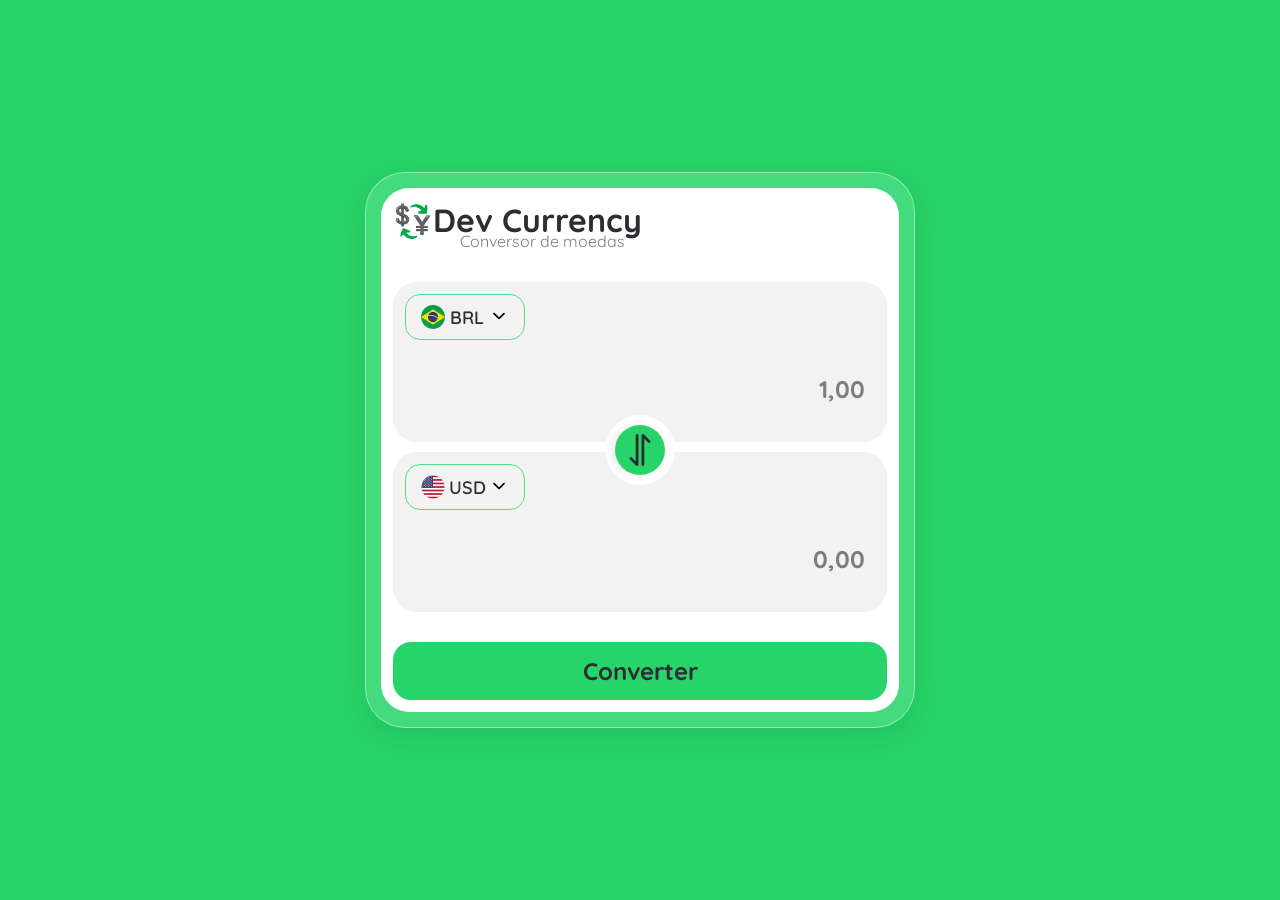
==== commit b0e98658: "adicionando os estilos no projeto" ====
--- a/index.html
+++ b/index.html
@@ -3,10 +3,14 @@
 <head>
     <meta charset="UTF-8">
     <meta name="viewport" content="width=device-width, initial-scale=1.0">
-        <title>Dev Currency | Conversor de Moedas</title>
+    <link rel="preconnect" href="https://fonts.googleapis.com">
+    <link rel="preconnect" href="https://fonts.gstatic.com" crossorigin>
+    <link href="https://fonts.googleapis.com/css2?family=Quicksand:wght@300..700&display=swap" rel="stylesheet">
+    <link rel="stylesheet" href="css/style.css">
+    <title>Dev Currency | Conversor de Moedas</title>
 </head>
 <body>
-    <main>
+    <main class="flex">
         <section class="glass flex">
             <div class="container flex">
                 <div class="titulo flex">
@@ -21,7 +25,7 @@
                         <div class="container-converte">
                             <div class="converte-top flex">
                                 <div class="seletores-moedas flex">
-                                    <label for="btnMoedaTop">De</label>
+                                    <label for="btnMoedaTop"></label>
                                     <button class="btn-moeda flex" id="btnMoedaTop" data-dropdown="de">
                                         <img src="img/brl.png" class="bandeira"></img>
                                         <span class="codigo">BRL</span>
@@ -70,7 +74,7 @@
                         <div class="container-converte">
                             <div class="converte-bottom flex">
                                 <div class="seletores-moedas flex">
-                                    <label for="btnMoedaBottom">Para</label>
+                                    <label for="btnMoedaBottom"></label>
                                     <button class="btn-moeda flex" id="btnMoedaBottom" data-dropdown="para">
                                         <img src="./img/usd.png" class="bandeira"></img>
                                         <span class="codigo">USD</span>
--- a/css/style.css
+++ b/css/style.css
@@ -0,0 +1,303 @@
+* {
+    margin: 0;
+    padding: 0;
+    box-sizing: border-box;
+    font-family: "Quicksand", sans-serif;
+}
+
+:root {
+--bg-principal: #27D469;
+--bg-btn:  #2FA84F;
+--bg-card:  #51DE88;
+--bg-cinza-escuro:  #2B2F33;
+--bg-cinza:  #7c7d7e;
+--bg-neutro-01:  #FFF;
+--bg-neutro-02:  #f2f2f2;
+
+--error:  #E5484D;
+--sucesso:  #2FA84F;
+--atencao: #F5A524; 
+}
+
+/* Geral */
+
+h1, h2, h3 {
+    font-weight: 700;
+    color: var(--bg-cinza-escuro);
+}
+
+p {
+    font-weight: 400;
+    font-size: 1rem;
+    color: var(--bg-cinza);
+}
+
+.flex {
+    display: flex;
+}
+
+body {
+    display: flex;
+    justify-content: center;
+    align-items: center;
+    background-color: var(--bg-principal);
+    width: 100dvw;
+    height: 100dvh;
+}
+
+main {
+    max-width: 1200px;
+    justify-content: center;
+    align-items: center;
+    margin: 0 auto;
+    width: 100%;
+    margin: 0 auto;
+}
+
+.glass {
+  width: 100%;
+  max-width: 550px;
+  background: #51de87b6;
+  backdrop-filter: blur(8px);
+  -webkit-backdrop-filter: blur(8px);
+  border-radius: 40px;
+  border: 1px solid rgba(255, 255, 255, 0.4);
+  box-shadow: 0 8px 32px rgba(0, 0, 0, 0.1);
+  padding: 15px;
+  position: relative;
+  overflow: visible;
+}
+
+/* conversor */
+
+.container {
+    flex-direction: column;
+    width: 100%;
+    background-color: var(--bg-neutro-01);
+    border-radius: 28px;
+    gap: 10px;
+    padding: 12px;
+    overflow: visible;
+}
+
+/* header */
+
+.titulo {
+    flex-direction: row;
+    text-align: left;
+    margin-bottom: 12px;
+}
+
+.titulo span {
+    font-size: 2rem;
+    font-weight: 700;
+}
+.logo h1 {
+    color: var(--bg-cinza-escuro);
+    font-size: 2rem;
+}
+.logo p {
+    position: relative;
+    top: -9px;
+    right: -27px;
+}
+
+/* container input */
+
+form {
+    flex-direction: column;
+    width: 100%;
+    gap: 10px;
+    overflow: visible;
+}
+
+.converte-top, .converte-bottom {
+    position: relative;
+    flex-direction: column;
+    background-color: var(--bg-neutro-02);
+    border-radius: 24px;
+    padding: 12px 8px;
+    width: 100%;
+    gap: 10px;
+    overflow: visible;
+}
+
+/* botao dropdown */
+
+.seletores-moedas {
+    position: relative;
+    align-items: center;
+    width: 120px;
+    border-radius: 8px;
+    min-width: 200px;
+    gap: 4px;
+}
+
+label {
+    font-weight: 600;
+    color: var(--bg-cinza);
+}
+
+.btn-moeda {
+    background-color: var(--bg-neutro-02);
+    border: 1px solid var(--bg-card);
+    color: var(--bg-cinza-escuro);
+    border-radius: 15px;
+    padding: 10px 15px;
+    cursor: pointer;
+    justify-content: space-between;
+    align-items: center;
+    min-width: 120px;
+}
+
+.btn-moeda:hover {
+      border-color: var(--bg-btn);
+}
+
+.dropdown-arrow {
+    width: 20px;
+    height: 20px;
+}
+
+/* menu dropdown */
+
+.menu-moedas {
+    position: absolute;
+    top: 45px;
+    list-style: none;
+    margin-top: 5px;
+    background-color: #87f2b0b8;
+    backdrop-filter: blur(8px);
+    border: 1px solid var(--bg-neutro-02);
+    border-radius: 15px;
+    width: 230px;
+    box-shadow: 0 4px 10px rgba(0, 0, 0, 0.08);
+    z-index: 100;
+}
+
+.menu-moedas li {
+    display: flex;
+    align-items: center;
+    font-size: 1rem;
+    font-weight: 600;
+    color: #3a3b3b;
+    gap: 10px;
+    padding: 10px;
+    cursor: pointer;
+}
+
+.menu-moedas li:hover {
+    background-color: var(--bg-principal);
+    color: var(--bg-neutro-02);
+    border-radius: 8px;
+}
+
+.selecionado {
+    background-color: var(--bg-card);
+    color: var(--bg-neutro-02);
+    font-weight: 700;
+    border-radius: 8px;
+}
+
+.codigo {
+    font-size: 1.125rem;
+    font-weight: 600;
+    color: var(--bg-cinza-escuro);
+}
+
+.escondido {
+    display: none;
+}
+
+.input-converte {
+    outline: none;
+    border: none;
+    background-color: transparent;
+    padding: 14px;
+    width: 100%;
+    font-size: 1.5rem;
+    font-weight: 700;
+    text-align: right;
+    color: var(--bg-cinza-escuro);
+    margin-bottom: 12px;
+}
+
+.input-converte::placeholder {
+    color: var(--bg-cinza);
+}
+
+/* botao de inverter */
+
+.divisor {
+    align-items: center;
+    background-color: var(--bg-neutro-01);
+    border-radius: 50%;
+    width: 70px;
+    height: 70px;
+    margin: 0 auto;
+    position: absolute;
+    top: 50%;
+    left: 50%;
+    transform: translate(-50%, -50%);
+    z-index: 1;
+}
+
+.btn-inverter {
+    position: relative;
+    justify-content: center;
+    align-items: center;
+    background-color: var(--bg-principal);
+    box-shadow: 0 4px 10px rgba(0, 0, 0, 0.08);
+    border-radius: 50%;
+    width: 50px;
+    height: 50px;
+    cursor: pointer;
+    margin: 0 auto;
+    transform: rotate(90deg);
+}
+
+/* botao de converter */
+
+.converter {
+    background-color: var(--bg-principal);
+    color: var(--bg-cinza-escuro);
+    border: none;
+    border-radius: 18px;
+    padding: 14px;
+    margin-top: 20px;
+    font-size: 1.5rem;
+    font-weight: 700;
+    cursor: pointer;
+    transition: all 0.3s ease;
+    position: relative;
+}
+
+.converter:hover {
+    filter: brightness(0.9);
+    transform: translateY(-5px);
+    box-shadow: 0px 10px 15px -3px rgba(0, 0, 0, 0.2);
+}
+
+.converter.loading::after {
+    content: '';
+    position: absolute;
+    width: 20px;
+    height: 20px;
+    top: 50%;
+    left: 50%;
+    margin-left: -10px;
+    margin-top: -10px;
+    border: 3px solid var(--bg-cinza-escuro);
+    border-radius: 50%;
+    border-top-color: transparent;
+}
+
+/* resposividade */
+
+@media screen and (max-width: 768px) {
+    main {
+        padding: 15px;
+        height: auto;
+        min-height: 100dvh;
+    }
+}
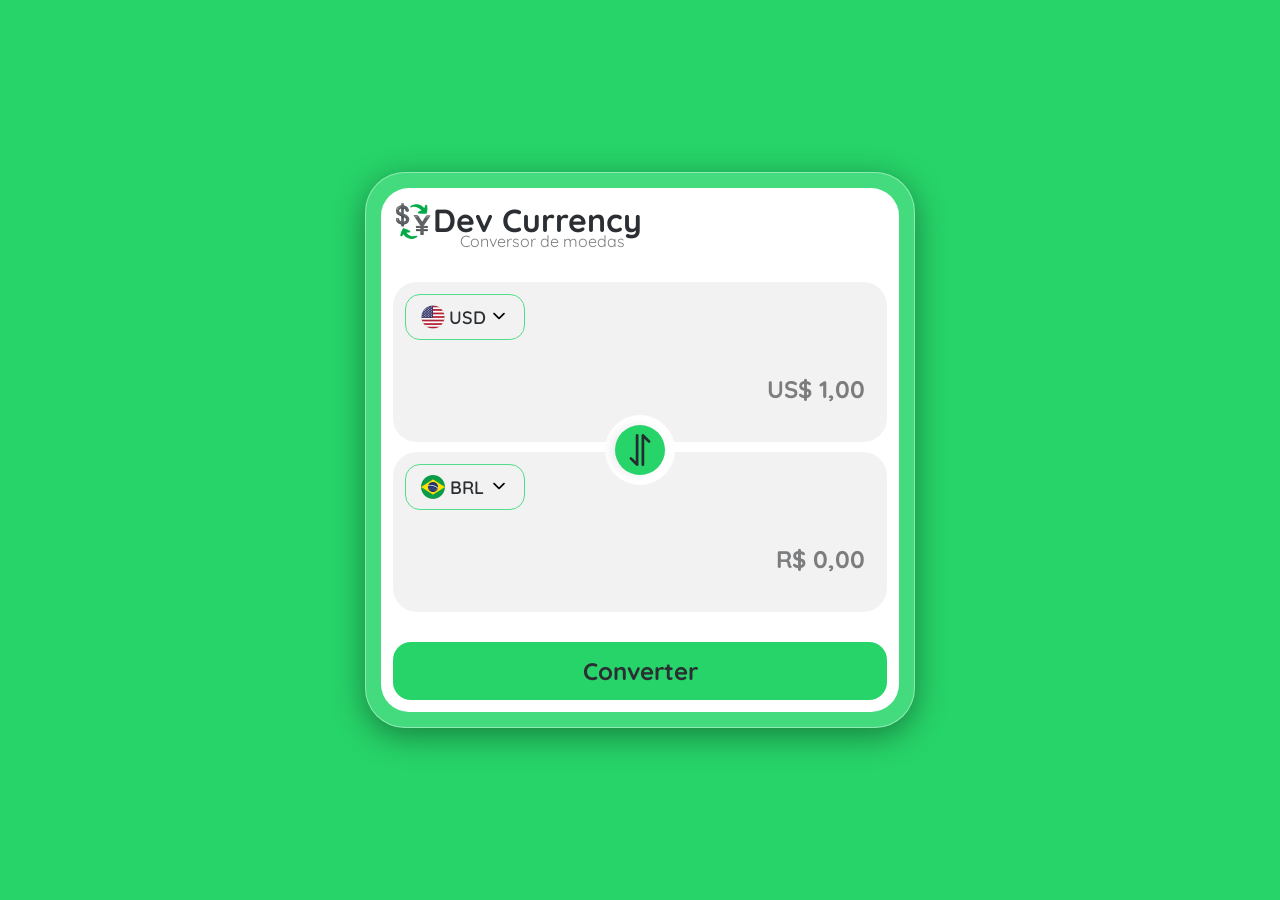
==== commit eada3de8: "criando a integracao com a api" ====
--- a/index.html
+++ b/index.html
@@ -27,11 +27,60 @@
                                 <div class="seletores-moedas flex">
                                     <label for="btnMoedaTop"></label>
                                     <button class="btn-moeda flex" id="btnMoedaTop" data-dropdown="de">
-                                        <img src="img/brl.png" class="bandeira"></img>
-                                        <span class="codigo">BRL</span>
-                                        <span><img src="img/down.png" class="dropdown-arrow" alt="abrir seleção de moedas"/></span>
+                                        <img src="img/usd.png" class="bandeira"></img>
+                                        <span class="codigo">USD</span>
+                                        <span><img src="img/down.png" class="dropdown-arrow" alt="abrir seleção de moedas"/></span>
                                     </button>
                                     <ul class="menu-moedas escondido" data-menu="de">
+                                        <li data-moeda="USD" data-bandeira="./img/usd.png" class="selecionado">
+                                            <img src="./img/usd.png" class="bandeira" alt="Estados Unidos">Dólar Americano USD
+                                        </li>
+                                        <li data-moeda="BRL" data-bandeira="./img/brl.png">
+                                            <img src="./img/brl.png" class="bandeira" alt="Brasil">Real BRL</li>
+                                        <li data-moeda="EUR" data-bandeira="./img/eur.png">
+                                            <img src="./img/eur.png" class="bandeira" alt="União Europeia">Euro EUR
+                                        </li>
+                                        <li data-moeda="JPY" data-bandeira="./img/jpy.png">
+                                            <img src="./img/jpy.png" class="bandeira" alt="Japão">Iene Japonês JPY
+                                        </li>
+                                        <li data-moeda="GBP" data-bandeira="./img/gbp.png">
+                                            <img src="./img/gbp.png" class="bandeira" alt="Reino Unido">Libra Esterlina GBP
+                                        </li>
+                                        <li data-moeda="AUD" data-bandeira="./img/aud.png">
+                                            <img src="./img/aud.png" class="bandeira" alt="Austrália">Dólar Australiano AUD
+                                        </li>
+                                        <li data-moeda="CHF" data-bandeira="./img/chf.png">
+                                            <img src="./img/chf.png" class="bandeira" alt="Suiça">Franco Suíço CHF
+                                        </li>
+                                        <li data-moeda="CAD" data-bandeira="./img/cad.png">
+                                            <img src="./img/cad.png" class="bandeira" alt="Canadá">Dólar Canadense CAD
+                                        </li>
+                                        <li data-moeda="CNY" data-bandeira="./img/cny.png">
+                                            <img src="./img/cny.png" class="bandeira" alt="China">Yuan Chinês CNY
+                                        </li>
+                                    </ul>
+                                </div>
+                                <label for="valorConverter"></label>
+                                <input type="text" class="input-converte" id="valorConverter" placeholder="US$ 1,00"/>
+                            </div>
+                        </div>
+                    </div>
+                    <div class="divisor flex">
+                        <div class="btn-inverter flex">
+                            <img src="./img/arrows.png" alt="botao inverter selecao de moedas">
+                        </div>
+                    </div>
+                    <div class="border">
+                        <div class="container-converte">
+                            <div class="converte-bottom flex">
+                                <div class="seletores-moedas flex">
+                                    <label for="btnMoedaBottom"></label>
+                                    <button class="btn-moeda flex" id="btnMoedaBottom" data-dropdown="para">
+                                        <img src="./img/brl.png" class="bandeira"></img>
+                                        <span class="codigo">BRL</span>
+                                        <span><img src="img/down.png" class="dropdown-arrow" alt="abrir seleção de moedas"/></span>
+                                    </button>
+                                    <ul class="menu-moedas escondido" data-menu="para">
                                         <li data-moeda="BRL" data-bandeira="./img/brl.png" class="selecionado">
                                             <img src="./img/brl.png" class="bandeira" alt="Brasil">Real BRL</li>
                                         <li data-moeda="USD" data-bandeira="./img/usd.png">
@@ -60,57 +109,8 @@
                                         </li>
                                     </ul>
                                 </div>
-                                <label for="valorConverter"></label>
-                                <input type="text" class="input-converte" id="valorConverter" placeholder="1,00"/>
-                            </div>
-                        </div>
-                    </div>
-                    <div class="divisor flex">
-                        <div class="btn-inverter flex">
-                            <img src="./img/arrows.png" alt="botao inverter selecao de moedas">
-                        </div>
-                    </div>
-                    <div class="border">
-                        <div class="container-converte">
-                            <div class="converte-bottom flex">
-                                <div class="seletores-moedas flex">
-                                    <label for="btnMoedaBottom"></label>
-                                    <button class="btn-moeda flex" id="btnMoedaBottom" data-dropdown="para">
-                                        <img src="./img/usd.png" class="bandeira"></img>
-                                        <span class="codigo">USD</span>
-                                        <span><img src="img/down.png" class="dropdown-arrow" alt="abrir seleção de moedas"/></span>
-                                    </button>
-                                    <ul class="menu-moedas escondido" data-menu="para">
-                                        <li data-moeda="BRL" data-bandeira="./img/brl.png">
-                                            <img src="./img/brl.png" class="bandeira" alt="Brasil">Real BRL</li>
-                                        <li data-moeda="USD" data-bandeira="./img/usd.png" class="selecionado">
-                                            <img src="./img/usd.png" class="bandeira" alt="Estados Unidos">Dólar Americano USD
-                                        </li>
-                                        <li data-moeda="EUR" data-bandeira="./img/eur.png">
-                                            <img src="./img/eur.png" class="bandeira" alt="União Europeia">Euro EUR
-                                        </li>
-                                        <li data-moeda="JPY" data-bandeira="./img/jpy.png">
-                                            <img src="./img/jpy.png" class="bandeira" alt="Japão">Iene Japonês JPY
-                                        </li>
-                                        <li data-moeda="GBP" data-bandeira="./img/gbp.png">
-                                            <img src="./img/gbp.png" class="bandeira" alt="Reino Unido">Libra Esterlina GBP
-                                        </li>
-                                        <li data-moeda="AUD" data-bandeira="./img/aud.png">
-                                            <img src="./img/aud.png" class="bandeira" alt="Austrália">Dólar Australiano AUD
-                                        </li>
-                                        <li data-moeda="CHF" data-bandeira="./img/chf.png">
-                                            <img src="./img/chf.png" class="bandeira" alt="Suiça">Franco Suíço CHF
-                                        </li>
-                                        <li data-moeda="CAD" data-bandeira="./img/cad.png">
-                                            <img src="./img/cad.png" class="bandeira" alt="Canadá">Dólar Canadense CAD
-                                        </li>
-                                        <li data-moeda="CNY" data-bandeira="./img/cny.png">
-                                            <img src="./img/cny.png" class="bandeira" alt="China">Yuan Chinês CNY
-                                        </li>
-                                    </ul>
-                                </div>
                                 <label for="valorConvertido"></label>
-                                <input type="text" id="valorConvertido" class="input-converte" placeholder="0,00"/>
+                                <input type="text" id="valorConvertido" class="input-converte" placeholder="R$ 0,00"/>
                             </div>
                         </div>
                     </div>
--- a/css/style.css
+++ b/css/style.css
@@ -62,7 +62,7 @@
   -webkit-backdrop-filter: blur(8px);
   border-radius: 40px;
   border: 1px solid rgba(255, 255, 255, 0.4);
-  box-shadow: 0 8px 32px rgba(0, 0, 0, 0.1);
+  box-shadow: 0 8px 32px rgba(0, 0, 0, 0.4);
   padding: 15px;
   position: relative;
   overflow: visible;
